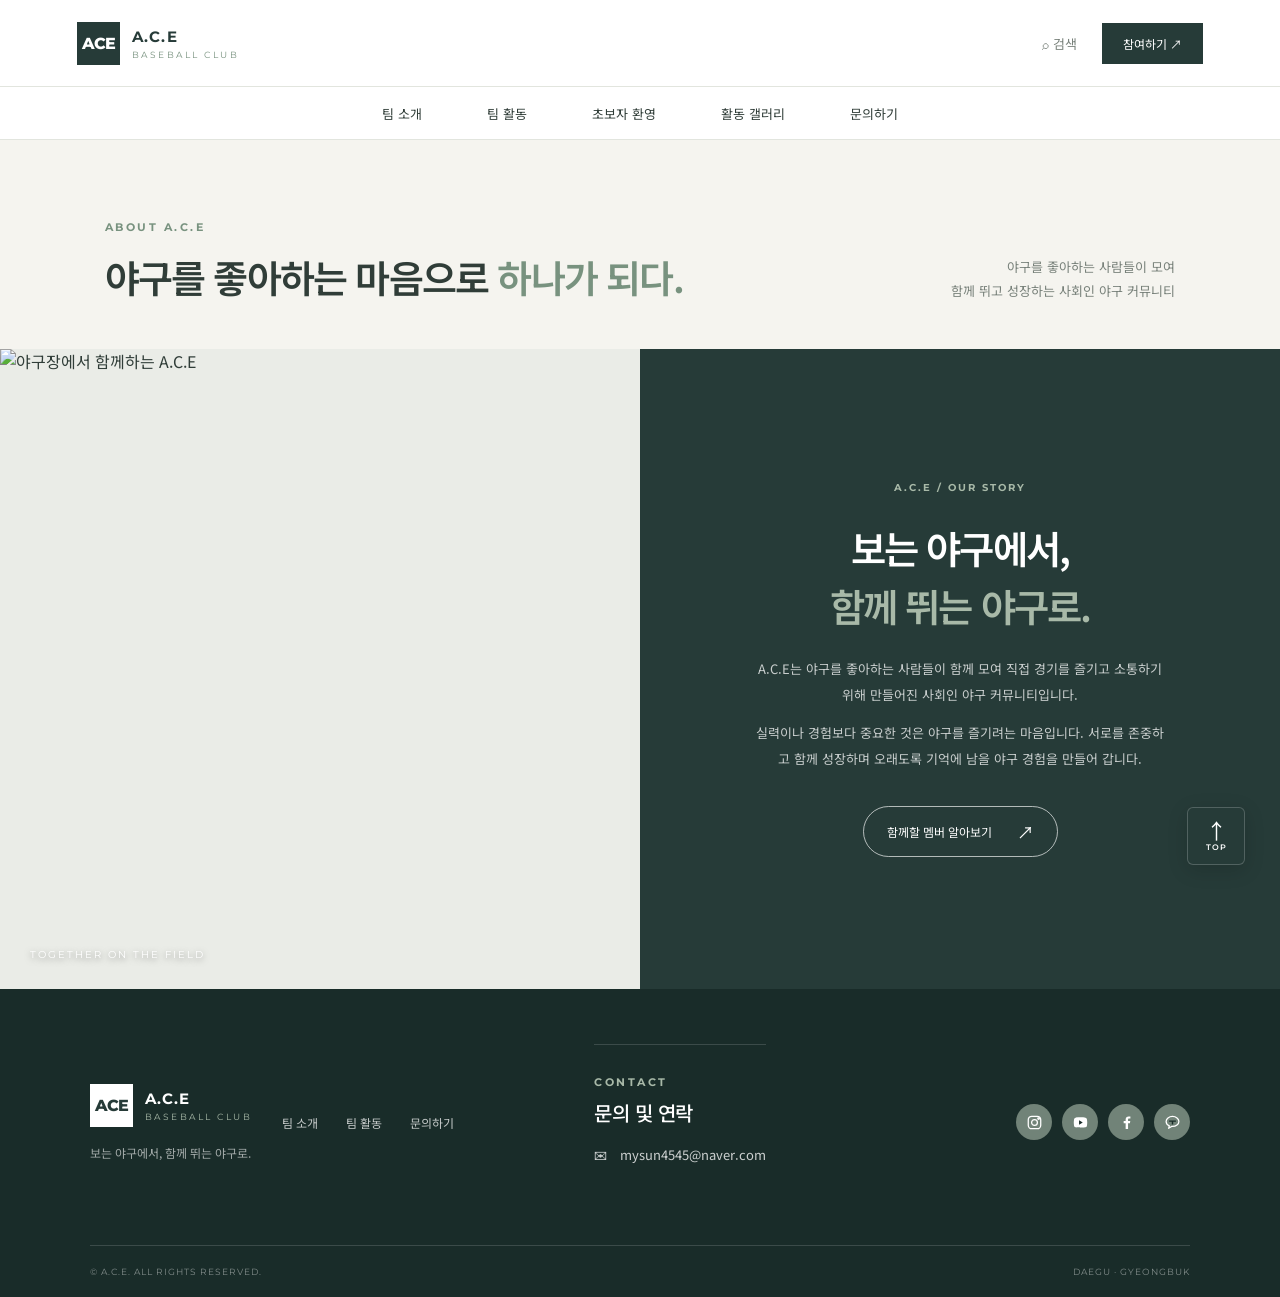
==== about.html @ 5bdfa0ed "2026.11.12" ====
<!doctype html>
<html lang="ko">
  <head>
    <meta charset="UTF-8" />
    <meta name="viewport" content="width=device-width, initial-scale=1.0" />
    <title>팀 소개 | A.C.E</title>

    <link rel="stylesheet" href="style.css" />

    <link rel="preconnect" href="https://fonts.googleapis.com" />
    <link rel="preconnect" href="https://fonts.gstatic.com" crossorigin />
    <link
      href="https://fonts.googleapis.com/css2?family=Noto+Sans+KR:wght@400;500;600;700;800&family=Montserrat:wght@400;500;600;700;800&display=swap"
      rel="stylesheet"
    />
  </head>

  <body id="top">
    <input type="checkbox" id="menu-toggle" />
    <input type="checkbox" id="search-toggle" />

    <header class="header">
      <div class="header-top">
        <a href="index.html" class="logo">
          <span class="logo-mark">ACE</span>
          <span class="logo-text">
            <strong>A.C.E</strong>
            <small>BASEBALL CLUB</small>
          </span>
        </a>

        <div class="header-actions">
          <label for="search-toggle" class="search-button">⌕ 검색</label>
          <a href="contact.html" class="header-join">참여하기 ↗</a>

          <label for="menu-toggle" class="hamburger" aria-label="메뉴 열기">
            <span></span>
            <span></span>
            <span></span>
          </label>
        </div>
      </div>

      <nav class="nav">
        <div class="nav-inner">
          <a href="about.html" aria-current="page">팀 소개</a>
          <a href="activities.html">팀 활동</a>
          <a href="beginner.html">초보자 환영</a>
          <a href="gallery.html">활동 갤러리</a>
          <a href="contact.html">문의하기</a>
        </div>
      </nav>

      <div class="search-panel">
        <div class="search-panel-inner">
          <p class="eyebrow">FIND WHAT YOU NEED</p>
          <h2>무엇을 찾고 있나요?</h2>

          <form action="about.html" method="get">
            <input
              type="search"
              placeholder="팀 소개, 활동 안내, 모집 정보..."
            />
            <button type="submit">검색하기 ↗</button>
          </form>

          <label for="search-toggle" class="search-close">닫기 ✕</label>
        </div>
      </div>

      <div class="mobile-nav">
        <a href="about.html" aria-current="page">팀 소개 <span>01</span></a>
        <a href="activities.html">팀 활동 <span>02</span></a>
        <a href="beginner.html">초보자 환영 <span>03</span></a>
        <a href="gallery.html">활동 갤러리 <span>04</span></a>
        <a href="contact.html">문의하기 <span>05</span></a>
      </div>
    </header>

    <main>
      <!-- 팀 소개 -->
      <section class="section mates-editorial-section" id="about">
        <div class="section-heading">
          <div>
            <p class="eyebrow">ABOUT A.C.E</p>
            <h2>야구를 좋아하는 마음으로 <span>하나가 되다.</span></h2>
          </div>

          <p class="section-heading-side">
            야구를 좋아하는 사람들이 모여<br />
            함께 뛰고 성장하는 사회인 야구 커뮤니티
          </p>
        </div>

        <div class="mates-mosaic">
          <!-- 하단 왼쪽 이미지 -->
          <div class="mosaic-feature-image">
            <img
              src="https://images.unsplash.com/photo-1721833542613-2b9534c745e2?auto=format&fit=crop&w=1400&q=85"
              alt="야구장에서 함께하는 A.C.E"
              loading="lazy"
            />

            <span class="mosaic-image-label"> TOGETHER ON THE FIELD </span>
          </div>

          <!-- 하단 오른쪽 소개 영역 -->
          <div class="mosaic-story">
            <span class="number">A.C.E / OUR STORY</span>

            <h3>
              보는 야구에서,<br />
              <span>함께 뛰는 야구로.</span>
            </h3>

            <p>
              A.C.E는 야구를 좋아하는 사람들이 함께 모여 직접 경기를
              즐기고 소통하기 위해 만들어진 사회인 야구 커뮤니티입니다.
            </p>

            <p>
              실력이나 경험보다 중요한 것은 야구를 즐기려는 마음입니다. 서로를
              존중하고 함께 성장하며 오래도록 기억에 남을 야구 경험을 만들어
              갑니다.
            </p>

            <a href="contact.html" class="mosaic-button">
              함께할 멤버 알아보기 <span>↗</span>
            </a>
          </div>
        </div>
      </section>
    </main>

    <!-- 푸터 -->
    <footer class="footer">
      <div class="footer-inner">
        <div class="footer-brand">
          <a href="index.html" class="logo footer-logo">
            <span class="logo-mark">ACE</span>
            <span class="logo-text">
              <strong>A.C.E</strong>
              <small>BASEBALL CLUB</small>
            </span>
          </a>

          <p>보는 야구에서, 함께 뛰는 야구로.</p>
        </div>

        <div class="footer-links">
          <a href="about.html">팀 소개</a>
          <a href="activities.html">팀 활동</a>
          <a href="contact.html">문의하기</a>
        </div>

        <div class="footer-contact">
          <p class="eyebrow">CONTACT</p>
          <h3>문의 및 연락</h3>
          <a href="mailto:mysun4545@naver.com">✉　mysun4545@naver.com</a>
        </div>

        <!-- SNS 아이콘 디자인: 공식 계정 연결 전까지 장식용으로 표시 -->
        <div class="footer-socials" aria-label="A.C.E 소셜 미디어">
          <span class="footer-social-icon" role="img" aria-label="인스타그램">
            <svg viewBox="0 0 24 24" aria-hidden="true">
              <rect x="3.2" y="3.2" width="17.6" height="17.6" rx="5" />
              <circle cx="12" cy="12" r="4.1" />
              <circle class="social-dot" cx="17.8" cy="6.5" r="1.15" />
            </svg>
          </span>
          <span class="footer-social-icon" role="img" aria-label="유튜브">
            <svg viewBox="0 0 24 24" aria-hidden="true">
              <path
                d="M21 7.2a2.8 2.8 0 0 0-2-2C17.2 4.7 12 4.7 12 4.7s-5.2 0-7 .5a2.8 2.8 0 0 0-2 2A29 29 0 0 0 2.5 12a29 29 0 0 0 .5 4.8 2.8 2.8 0 0 0 2 2c1.8.5 7 .5 7 .5s5.2 0 7-.5a2.8 2.8 0 0 0 2-2A29 29 0 0 0 21.5 12a29 29 0 0 0-.5-4.8Z"
              />
              <path class="social-play" d="m10 8.8 5.2 3.2-5.2 3.2Z" />
            </svg>
          </span>
          <span class="footer-social-icon" role="img" aria-label="페이스북">
            <svg viewBox="0 0 24 24" aria-hidden="true">
              <path
                d="M14.2 21v-8h2.7l.4-3.1h-3.1v-2c0-.9.3-1.5 1.6-1.5h1.7V3.6c-.3 0-1.3-.1-2.5-.1-2.5 0-4.2 1.5-4.2 4.3v2.1H8v3.1h2.8v8Z"
              />
            </svg>
          </span>
          <span
            class="footer-social-icon footer-social-kakao"
            role="img"
            aria-label="카카오톡"
          >
            <svg viewBox="0 0 24 24" aria-hidden="true">
              <path
                d="M12 3.5c-5 0-9 3.2-9 7.2 0 2.6 1.8 4.9 4.5 6.1l-.9 3.4 4.1-2.6h1.3c5 0 9-3.1 9-7s-4-7.1-9-7.1Z"
              />
              <path
                class="social-kakao-text"
                d="M7.2 9.3h9.6v1.5h-3.8v4.1H11v-4.1H7.2Z"
              />
            </svg>
          </span>
        </div>
      </div>

      <div class="footer-bottom">
        <span>© A.C.E. ALL RIGHTS RESERVED.</span>
        <span>DAEGU · GYEONGBUK</span>
      </div>
    </footer>

    <!-- 최상단 이동 버튼 -->
    <a href="#top" class="top-button" aria-label="페이지 최상단으로 이동">
      <span>↑</span>
      <small>TOP</small>
    </a>
  </body>
</html>
---- style.css ----
:root {
  --forest: #263b38;
  --forest-dark: #192c29;
  --forest-soft: #3e5b50;
  --sage: #78927f;
  --sage-light: #a8b9a8;
  --ivory: #eaece7;
  --cream: #f5f4ef;
  --white: #ffffff;
  --sand: #b9a98d;
  --text: #303d38;
  --muted: #78817a;
  --line: #e2e5de;
}

* {
  margin: 0;
  padding: 0;
  box-sizing: border-box;
}

html {
  scroll-behavior: smooth;
}

body {
  font-family: "Noto Sans KR", sans-serif;
  color: var(--text);
  background: var(--white);
  overflow-x: hidden;
}

a {
  color: inherit;
  text-decoration: none;
}

img {
  display: block;
  width: 100%;
  height: 100%;
  object-fit: cover;
}

button,
input {
  font: inherit;
}

#menu-toggle,
#search-toggle {
  display: none;
}

.eyebrow,
.number,
.hero-kicker,
.hero-bottom,
.logo-text,
.image-caption,
.marquee-card span,
.recruit-action > span,
.footer-bottom {
  font-family: "Montserrat", sans-serif;
}

/* HEADER */

.header {
  position: relative;
  z-index: 100;
  background: var(--white);
}

.header-top {
  height: 86px;
  max-width: 1440px;
  margin: 0 auto;
  padding: 0 6%;
  display: flex;
  align-items: center;
  justify-content: space-between;
}

.logo {
  display: inline-flex;
  align-items: center;
  gap: 12px;
}

.logo-mark {
  width: 43px;
  height: 43px;
  background: var(--forest);
  color: var(--white);
  display: flex;
  align-items: center;
  justify-content: center;
  font-family: "Montserrat", sans-serif;
  font-weight: 800;
  font-size: 16px;
  letter-spacing: -1px;
}

.logo-text {
  display: flex;
  flex-direction: column;
  gap: 3px;
}

.logo-text strong {
  font-size: 15px;
  letter-spacing: 1.2px;
  color: var(--forest);
}

.logo-text small {
  font-size: 9px;
  letter-spacing: 2.5px;
  color: var(--sage);
}

.header-actions {
  display: flex;
  align-items: center;
  gap: 25px;
}

.search-button {
  cursor: pointer;
  color: var(--muted);
  font-size: 13px;
}

.header-join {
  background: var(--forest);
  color: var(--white);
  padding: 12px 21px;
  font-size: 12px;
  transition: 0.3s;
}

.header-join:hover {
  background: var(--sage);
}

.nav {
  border-top: 1px solid var(--line);
  border-bottom: 1px solid var(--line);
}

.nav-inner {
  max-width: 1440px;
  height: 52px;
  margin: 0 auto;
  padding: 0 6%;
  display: flex;
  align-items: center;
  justify-content: center;
  gap: 65px;
}

.nav-inner a {
  color: var(--text);
  font-size: 13px;
  transition: 0.2s;
}

.nav-inner a:hover {
  color: var(--sage);
}

.hamburger {
  display: none;
  width: 27px;
  cursor: pointer;
}

.hamburger span {
  display: block;
  width: 100%;
  height: 2px;
  margin: 5px 0;
  background: var(--forest);
  transition: 0.3s;
}

.mobile-nav {
  display: none;
}

/* SEARCH */

.search-panel {
  display: none;
  position: absolute;
  top: 100%;
  left: 0;
  width: 100%;
  padding: 55px 20px;
  background: var(--cream);
  box-shadow: 0 15px 30px rgba(0, 0, 0, 0.08);
}

.search-panel-inner {
  max-width: 650px;
  margin: auto;
  text-align: center;
}

.search-panel h2 {
  margin: 12px 0 25px;
  font-size: 28px;
}

.search-panel form {
  display: flex;
  gap: 8px;
}

.search-panel input {
  flex: 1;
  min-width: 0;
  padding: 15px;
  border: 1px solid var(--line);
  outline: none;
}

.search-panel button {
  padding: 0 20px;
  border: 0;
  background: var(--forest);
  color: white;
  cursor: pointer;
}

.search-close {
  display: inline-block;
  margin-top: 22px;
  font-size: 12px;
  color: var(--muted);
  cursor: pointer;
}

#search-toggle:checked ~ .header .search-panel {
  display: block;
}

/* COMMON */

.section {
  max-width: 1440px;
  margin: 0 auto;
  padding: 80px 7%;
}

.eyebrow {
  color: var(--sage);
  font-size: 11px;
  font-weight: 700;
  letter-spacing: 2.5px;
}

.section-heading {
  display: flex;
  align-items: flex-end;
  justify-content: space-between;
  gap: 30px;
  margin-bottom: 55px;
}

.section-heading h2 {
  margin-top: 15px;
  font-size: clamp(27px, 3vw, 38px);
  font-weight: 600;
  letter-spacing: -1.8px;
}

.section-heading h2 span {
  color: var(--sage);
}

.section-heading-side {
  color: var(--muted);
  font-size: 13px;
  line-height: 1.9;
  text-align: right;
}

.number {
  color: var(--sage);
  font-size: 10px;
  font-weight: 700;
  letter-spacing: 2px;
}

/* BUTTONS */

.button {
  display: inline-flex;
  align-items: center;
  justify-content: center;
  min-height: 48px;
  padding: 0 23px;
  font-size: 12px;
  transition: 0.3s;
}

.button-light {
  color: var(--forest);
  background: var(--white);
}

.button-light:hover {
  background: var(--sage-light);
}

.button-outline {
  color: var(--white);
  border: 1px solid rgba(255, 255, 255, 0.7);
}

.button-outline:hover {
  color: var(--forest);
  background: var(--white);
}

.button-dark {
  color: var(--white);
  background: var(--forest);
}

.button-dark:hover {
  background: var(--sage);
}

/* HERO */

.hero {
  min-height: 690px;
  height: min(760px, 78vw);
  position: relative;
  display: flex;
  align-items: center;
  overflow: hidden;
  background: var(--forest-dark);
}

.hero-bg {
  position: absolute;
  inset: 0;
  background-image: url("https://images.unsplash.com/photo-1449356669056-f1c1e6e56b0f?auto=format&fit=crop&w=2000&q=90");
  background-size: cover;
  background-position: center 48%;
  transform: scale(1.02);
}

.hero-overlay {
  position: absolute;
  inset: 0;
  background: linear-gradient(
    90deg,
    rgba(18, 37, 32, 0.88) 0%,
    rgba(18, 37, 32, 0.62) 48%,
    rgba(18, 37, 32, 0.12) 100%
  );
}

.hero-content {
  position: relative;
  z-index: 2;
  width: 100%;
  max-width: 1440px;
  margin: 0 auto;
  padding: 0 10%;
  color: var(--white);
}

.hero-kicker {
  margin-bottom: 25px;
  font-size: 11px;
  letter-spacing: 2.5px;
  color: var(--sage-light);
}

.hero h1 {
  font-size: clamp(40px, 5.5vw, 72px);
  line-height: 1.3;
  letter-spacing: -3px;
  font-weight: 600;
}

.hero h1 span {
  color: var(--sage-light);
}

.hero-description {
  margin-top: 25px;
  color: rgba(255, 255, 255, 0.8);
  font-size: 15px;
  line-height: 2;
}

.hero-buttons {
  display: flex;
  gap: 12px;
  margin-top: 35px;
}

.hero-bottom {
  position: absolute;
  bottom: 27px;
  left: 7%;
  right: 7%;
  display: flex;
  justify-content: space-between;
  color: rgba(255, 255, 255, 0.65);
  font-size: 9px;
  letter-spacing: 2px;
}

/* INTRO */

.intro-section {
  padding: 115px 20px;
  text-align: center;
  background: var(--cream);
}

.intro-inner {
  max-width: 850px;
  margin: auto;
}

.intro-inner h2 {
  margin: 25px 0;
  font-size: clamp(28px, 3.5vw, 43px);
  line-height: 1.5;
  font-weight: 600;
  letter-spacing: -2px;
}

.intro-inner h2 span {
  color: var(--sage);
}

.intro-inner > p:last-child {
  color: var(--muted);
  font-size: 14px;
  line-height: 2.1;
}

/* ABOUT */

.about-layout {
  display: grid;
  grid-template-columns: 1.15fr 0.85fr;
  gap: 8%;
  align-items: center;
}

.about-image {
  height: 480px;
  position: relative;
  overflow: hidden;
  background: var(--ivory);
}

.about-image img {
  transition: transform 0.6s;
}

.about-image:hover img {
  transform: scale(1.04);
}

.image-caption {
  position: absolute;
  left: 25px;
  bottom: 23px;
  color: white;
  font-size: 10px;
  letter-spacing: 2px;
  text-shadow: 0 2px 5px rgba(0, 0, 0, 0.4);
}

.about-text h3 {
  margin: 20px 0;
  font-size: clamp(26px, 3vw, 36px);
  line-height: 1.5;
  letter-spacing: -1.5px;
}

.about-text p {
  margin-bottom: 15px;
  color: var(--muted);
  font-size: 13px;
  line-height: 2.1;
}

.text-link {
  display: inline-block;
  margin-top: 18px;
  padding-bottom: 8px;
  border-bottom: 1px solid var(--sage);
  color: var(--forest);
  font-size: 12px;
}

/* ACTIVITIES */

.activities-section {
  max-width: none;
  background: var(--cream);
}

.activities-section > .section-heading,
.activities-section > .activity-feature,
.activities-section > .activity-grid {
  max-width: 1250px;
  margin-left: auto;
  margin-right: auto;
}

.activity-feature {
  display: grid;
  grid-template-columns: 1.2fr 0.8fr;
  min-height: 340px;
  background: white;
}

.activity-feature-image {
  height: 340px;
  min-height: 0;
  overflow: hidden;
  background: var(--ivory);
}

.activity-feature-image img {
  width: 100%;
  height: 100%;
  object-fit: cover;
  transition: transform 0.6s;
}

.activity-feature:hover img {
  transform: scale(1.03);
}

.activity-feature-text {
  min-height: 340px;
  padding: 40px;
  display: flex;
  flex-direction: column;
  justify-content: center;
}

.activity-feature-text h3 {
  margin: 20px 0;
  font-size: 32px;
  line-height: 1.5;
  letter-spacing: -1.5px;
}

.activity-feature-text p {
  color: var(--muted);
  font-size: 13px;
  line-height: 2;
}

.activity-grid {
  display: grid;
  grid-template-columns: 1fr 1fr;
  gap: 25px;
  margin-top: 25px;
}

.activity-item {
  background: white;
}

.activity-item-image {
  height: 270px;
  overflow: hidden;
  background: var(--ivory);
}

.activity-item-image img {
  transition: transform 0.5s;
}

.activity-item:hover img {
  transform: scale(1.04);
}

.activity-item-text {
  padding: 28px 30px 32px;
}

.activity-item-text h3 {
  margin: 13px 0 8px;
  font-size: 21px;
}

.activity-item-text p {
  color: var(--muted);
  font-size: 13px;
  line-height: 1.8;
}

/* BEGINNER */

.beginner-section {
  min-height: 570px;
  position: relative;
  display: flex;
  align-items: center;
  overflow: hidden;
  background: var(--forest-dark);
}

.beginner-image {
  position: absolute;
  inset: 0;
}

.beginner-image img {
  object-position: center 45%;
}

.beginner-overlay {
  position: absolute;
  inset: 0;
  background: linear-gradient(
    90deg,
    rgba(21, 43, 36, 0.9),
    rgba(21, 43, 36, 0.55),
    rgba(21, 43, 36, 0.15)
  );
}

.beginner-content {
  position: relative;
  z-index: 2;
  max-width: 1250px;
  width: 100%;
  margin: 0 auto;
  padding: 90px 7%;
  color: white;
}

.beginner-content h2 {
  margin: 20px 0;
  font-size: clamp(38px, 4.5vw, 57px);
  line-height: 1.4;
  letter-spacing: -2px;
}

.beginner-content h2 span {
  color: var(--sage-light);
}

.beginner-content > p:not(.eyebrow) {
  margin-bottom: 28px;
  color: rgba(255, 255, 255, 0.8);
  font-size: 14px;
  line-height: 2;
}

/* GALLERY */

.gallery-section {
  max-width: none;
  overflow: hidden;
  padding-bottom: 100px;
}

.gallery-section > .section-heading {
  max-width: 1250px;
  margin-left: auto;
  margin-right: auto;
  padding: 0 7%;
}

.photo-marquee {
  width: 100%;
  overflow: hidden;
  position: relative;
}

.marquee-track {
  display: flex;
  width: max-content;
  animation: photo-scroll 48s linear infinite;
}

.photo-marquee:hover .marquee-track {
  animation-play-state: paused;
}

.marquee-group {
  display: flex;
  flex-shrink: 0;
  gap: 18px;
  padding-right: 18px;
}

.marquee-card {
  position: relative;
  width: 340px;
  height: 245px;
  overflow: hidden;
  background: var(--ivory);
}

.marquee-card img {
  transition: transform 0.5s;
}

.marquee-card:hover img {
  transform: scale(1.06);
}

.marquee-card::after {
  content: "";
  position: absolute;
  inset: 40% 0 0;
  background: linear-gradient(transparent, rgba(0, 0, 0, 0.55));
}

.marquee-card span {
  position: absolute;
  z-index: 2;
  left: 20px;
  bottom: 18px;
  color: white;
  font-size: 10px;
  letter-spacing: 2px;
}

@keyframes photo-scroll {
  from {
    transform: translateX(0);
  }

  to {
    transform: translateX(-50%);
  }
}

.gallery-note {
  max-width: 1250px;
  margin: 25px auto 0;
  padding: 0 7%;
  color: var(--muted);
  font-size: 11px;
}

/* RECRUIT */

.recruit-section {
  padding: 95px 7%;
  background: var(--ivory);
}

.recruit-inner {
  max-width: 1250px;
  margin: auto;
  display: flex;
  align-items: center;
  justify-content: space-between;
  gap: 35px;
}

.recruit-copy h2 {
  margin: 18px 0;
  font-size: clamp(27px, 3.3vw, 40px);
  line-height: 1.5;
  letter-spacing: -1.5px;
}

.recruit-copy h2 span {
  color: var(--sage);
}

.recruit-copy > p:last-child {
  color: var(--muted);
  font-size: 13px;
  line-height: 2;
}

.recruit-action {
  display: flex;
  flex-direction: column;
  align-items: flex-start;
  gap: 18px;
  flex-shrink: 0;
}

.recruit-action > span {
  color: var(--sage);
  font-size: 9px;
  letter-spacing: 1.5px;
}

/* CONTACT */

.contact-section {
  padding: 85px 7%;
  background: var(--cream);
}

.contact-inner {
  max-width: 1250px;
  margin: auto;
  display: flex;
  align-items: center;
  justify-content: space-between;
  gap: 30px;
}

.contact-inner h2 {
  margin: 15px 0;
  font-size: 29px;
  letter-spacing: -1px;
}

.contact-inner p:not(.eyebrow) {
  color: var(--muted);
  font-size: 13px;
  line-height: 2;
}

.contact-link {
  display: flex;
  align-items: center;
  gap: 30px;
  padding: 17px 22px;
  border-bottom: 1px solid var(--forest);
  font-size: 13px;
  color: var(--forest);
  transition: 0.3s;
}

.contact-link:hover {
  color: var(--sage);
  border-color: var(--sage);
}

.contact-link span {
  font-size: 20px;
}

/* FOOTER */

.footer {
  padding: 55px 7% 20px;
  background: var(--forest-dark);
  color: white;
}

.footer-inner {
  max-width: 1250px;
  margin: auto;
  display: flex;
  justify-content: space-between;
  align-items: center;
  gap: 30px;
  padding-bottom: 45px;
}

.footer-logo .logo-mark {
  color: var(--forest);
  background: white;
}

.footer-logo .logo-text strong {
  color: white;
}

.footer-logo .logo-text small {
  color: var(--sage-light);
}

.footer-brand > p {
  margin-top: 17px;
  color: rgba(255, 255, 255, 0.6);
  font-size: 12px;
}

.footer-links {
  display: flex;
  gap: 28px;
}

.footer-links a {
  color: rgba(255, 255, 255, 0.75);
  font-size: 12px;
}

.footer-links a:hover {
  color: var(--sage-light);
}

.footer-bottom {
  max-width: 1250px;
  margin: auto;
  padding-top: 20px;
  border-top: 1px solid rgba(255, 255, 255, 0.15);
  display: flex;
  justify-content: space-between;
  color: rgba(255, 255, 255, 0.45);
  font-size: 9px;
  letter-spacing: 1px;
}

/* TABLET */

@media (max-width: 1100px) {
  .nav {
    display: none;
  }

  .hamburger {
    display: block;
  }

  .header-actions {
    gap: 20px;
  }

  .mobile-nav {
    display: flex;
    flex-direction: column;
    position: absolute;
    top: 100%;
    left: 0;
    width: 100%;
    padding: 10px 7% 25px;
    background: white;
    border-top: 1px solid var(--line);
    box-shadow: 0 15px 25px rgba(0, 0, 0, 0.08);
    opacity: 0;
    visibility: hidden;
    transform: translateY(-10px);
    transition: 0.3s;
  }

  .mobile-nav a {
    display: flex;
    justify-content: space-between;
    padding: 17px 0;
    border-bottom: 1px solid var(--line);
    font-size: 14px;
  }

  .mobile-nav a span {
    color: var(--sage);
    font-family: "Montserrat", sans-serif;
    font-size: 11px;
  }

  #menu-toggle:checked ~ .header .mobile-nav {
    opacity: 1;
    visibility: visible;
    transform: translateY(0);
  }

  #menu-toggle:checked ~ .header .hamburger span:nth-child(1) {
    transform: translateY(7px) rotate(45deg);
  }

  #menu-toggle:checked ~ .header .hamburger span:nth-child(2) {
    opacity: 0;
  }

  #menu-toggle:checked ~ .header .hamburger span:nth-child(3) {
    transform: translateY(-7px) rotate(-45deg);
  }

  .section {
    padding: 85px 6%;
  }

  .about-layout {
    gap: 5%;
  }

  .about-image {
    height: 420px;
  }

  .activity-feature {
    min-height: 320px;
  }

  .activity-feature-image {
    height: 320px;
  }

  .activity-feature-text {
    min-height: 320px;
    padding: 30px;
  }

  .recruit-inner {
    align-items: flex-start;
    flex-direction: column;
  }
}

/* MOBILE */

@media (max-width: 650px) {
  .header-top {
    height: 72px;
    padding: 0 5%;
  }

  .logo-mark {
    width: 38px;
    height: 38px;
  }

  .logo-text strong {
    font-size: 12px;
  }

  .logo-text small {
    font-size: 8px;
  }

  .header-actions {
    gap: 15px;
  }

  .search-button {
    font-size: 12px;
  }

  .header-join {
    display: none;
  }

  .hero {
    min-height: 610px;
    height: 85vh;
    max-height: 760px;
  }

  .hero-bg {
    background-position: 58% center;
  }

  .hero-overlay {
    background: linear-gradient(
      90deg,
      rgba(18, 37, 32, 0.88),
      rgba(18, 37, 32, 0.55)
    );
  }

  .hero-content {
    padding: 0 7%;
  }

  .hero-kicker {
    font-size: 9px;
    letter-spacing: 1.5px;
  }

  .hero h1 {
    font-size: 42px;
    letter-spacing: -2px;
  }

  .hero-description {
    font-size: 13px;
  }

  .hero-buttons {
    flex-wrap: wrap;
  }

  .button {
    min-height: 44px;
    padding: 0 16px;
    font-size: 11px;
  }

  .hero-bottom {
    left: 6%;
    right: 6%;
    font-size: 7px;
    letter-spacing: 1px;
  }

  .intro-section {
    padding: 85px 7%;
  }

  .intro-inner h2 {
    font-size: 27px;
    letter-spacing: -1.5px;
  }

  .intro-inner > p:last-child {
    font-size: 12px;
  }

  .section {
    padding: 75px 6%;
  }

  .section-heading {
    align-items: flex-start;
    flex-direction: column;
    gap: 15px;
    margin-bottom: 35px;
  }

  .section-heading h2 {
    font-size: 27px;
  }

  .section-heading-side {
    text-align: left;
    font-size: 12px;
  }

  .about-layout {
    grid-template-columns: 1fr;
    gap: 30px;
  }

  .about-image {
    height: 300px;
  }

  .about-text h3 {
    font-size: 27px;
  }

  .about-text p {
    font-size: 12px;
  }

  .activity-feature {
    grid-template-columns: 1fr;
  }

  .activity-feature-image {
    min-height: 260px;
    height: 260px;
  }

  .activity-feature-text {
    min-height: 0;
    padding: 30px 25px;
  }

  .activity-feature-text h3 {
    font-size: 27px;
  }

  .activity-grid {
    grid-template-columns: 1fr;
    gap: 18px;
    margin-top: 18px;
  }

  .activity-item-image {
    height: 230px;
  }

  .activity-item-text {
    padding: 23px;
  }

  .beginner-section {
    min-height: 540px;
  }

  .beginner-content {
    padding: 75px 7%;
  }

  .beginner-content h2 {
    font-size: 39px;
  }

  .beginner-content > p:not(.eyebrow) {
    font-size: 12px;
  }

  .gallery-section {
    padding-left: 0;
    padding-right: 0;
  }

  .gallery-section > .section-heading {
    padding: 0 6%;
  }

  .marquee-card {
    width: 265px;
    height: 195px;
  }

  .marquee-group {
    gap: 12px;
    padding-right: 12px;
  }

  .marquee-track {
    animation-duration: 38s;
  }

  .gallery-note {
    padding: 0 6%;
    font-size: 10px;
  }

  .recruit-section {
    padding: 70px 7%;
  }

  .recruit-copy h2 {
    font-size: 27px;
  }

  .recruit-copy > p:last-child {
    font-size: 12px;
  }

  .contact-section {
    padding: 65px 7%;
  }

  .contact-inner {
    align-items: flex-start;
    flex-direction: column;
  }

  .contact-inner h2 {
    font-size: 25px;
  }

  .footer {
    padding: 45px 7% 20px;
  }

  .footer-inner {
    align-items: flex-start;
    flex-direction: column;
    gap: 30px;
  }

  .footer-links {
    flex-wrap: wrap;
    gap: 18px;
  }

  .footer-bottom {
    flex-direction: column;
    gap: 10px;
    font-size: 8px;
  }
}

/* 움직임 최소화 설정 */

@media (prefers-reduced-motion: reduce) {
  html {
    scroll-behavior: auto;
  }

  .marquee-track {
    animation: none;
  }

  *,
  *::before,
  *::after {
    transition-duration: 0.01ms !important;
  }
}

/* =================================
   BASEBALL MATES EDITORIAL MOSAIC
================================= */

.mates-editorial-section {
  max-width: 1440px;
  padding: 80px 7%;
}

.mates-editorial-section .section-heading {
  margin-bottom: 45px;
}

/* 모자이크 전체 */

.mates-mosaic {
  display: grid;
  grid-template-columns: repeat(6, 1fr);
  gap: 0;
  overflow: hidden;
  background: var(--ivory);
}

/* 상단 이미지 카드 */

.mosaic-card {
  grid-column: span 2;
  aspect-ratio: 1 / 1;
  position: relative;
  overflow: hidden;
  background: var(--ivory);
}

.mosaic-card img,
.mosaic-feature-image img {
  width: 100%;
  height: 100%;
  object-fit: cover;
  transition: transform 0.7s ease;
}

.mosaic-card:hover img,
.mosaic-feature-image:hover img {
  transform: scale(1.05);
}

/* 이미지 어두운 그라데이션 */

.mosaic-card::after {
  content: "";
  position: absolute;
  inset: 40% 0 0;
  background: linear-gradient(transparent, rgba(15, 30, 25, 0.75));
}

/* 이미지 설명 */

.mosaic-caption {
  position: absolute;
  z-index: 2;
  left: 28px;
  right: 20px;
  bottom: 27px;
  color: white;
}

.mosaic-caption span {
  display: block;
  margin-bottom: 10px;
  color: var(--sage-light);
  font-family: "Montserrat", sans-serif;
  font-size: 10px;
  font-weight: 700;
  letter-spacing: 1.8px;
}

.mosaic-caption h3 {
  margin-bottom: 7px;
  font-size: 22px;
  font-weight: 600;
  letter-spacing: -1px;
}

.mosaic-caption p {
  color: rgba(255, 255, 255, 0.85);
  font-size: 12px;
  line-height: 1.7;
}

/* 하단 왼쪽 큰 이미지 */

.mosaic-feature-image {
  grid-column: span 3;
  aspect-ratio: 1 / 1;
  position: relative;
  overflow: hidden;
  background: var(--ivory);
}

.mosaic-image-label {
  position: absolute;
  left: 30px;
  bottom: 28px;
  color: white;
  font-family: "Montserrat", sans-serif;
  font-size: 10px;
  letter-spacing: 2px;
  text-shadow: 0 2px 6px rgba(0, 0, 0, 0.5);
}

/* 하단 오른쪽 소개 카드 */

.mosaic-story {
  grid-column: span 3;
  aspect-ratio: 1 / 1;
  padding: 50px;
  display: flex;
  flex-direction: column;
  align-items: center;
  justify-content: center;
  text-align: center;
  background: var(--forest);
  color: white;
}

.mosaic-story .number {
  color: var(--sage-light);
  font-size: 10px;
  letter-spacing: 2px;
}

.mosaic-story h3 {
  margin: 25px 0 22px;
  font-size: clamp(27px, 3vw, 39px);
  line-height: 1.5;
  letter-spacing: -1.8px;
  font-weight: 600;
}

.mosaic-story h3 span {
  color: var(--sage-light);
}

.mosaic-story p {
  max-width: 410px;
  margin-bottom: 12px;
  color: rgba(255, 255, 255, 0.75);
  font-size: 13px;
  line-height: 2;
}

.mosaic-button {
  display: inline-flex;
  align-items: center;
  gap: 25px;
  margin-top: 22px;
  padding: 12px 23px;
  border: 1px solid rgba(255, 255, 255, 0.65);
  border-radius: 30px;
  color: white;
  font-size: 12px;
  transition: 0.3s;
}

.mosaic-button:hover {
  color: var(--forest);
  background: white;
  border-color: white;
}

.mosaic-button span {
  font-size: 17px;
}

/* TABLET */

@media (max-width: 1100px) {
  .mates-editorial-section {
    padding: 85px 6%;
  }

  .mosaic-caption {
    left: 20px;
    bottom: 20px;
  }

  .mosaic-caption h3 {
    font-size: 19px;
  }

  .mosaic-caption p {
    font-size: 11px;
  }

  .mosaic-story {
    padding: 30px;
  }

  .mosaic-story h3 {
    font-size: 30px;
    margin: 18px 0;
  }

  .mosaic-story p {
    font-size: 12px;
  }
}

/* MOBILE */

@media (max-width: 650px) {
  .mates-editorial-section {
    padding: 75px 6%;
  }

  .mates-editorial-section .section-heading {
    margin-bottom: 30px;
  }

  .mates-mosaic {
    grid-template-columns: repeat(2, 1fr);
  }

  .mosaic-card {
    grid-column: span 1;
    aspect-ratio: 1 / 1.05;
  }

  .mosaic-card:last-of-type {
    grid-column: span 2;
    aspect-ratio: 1.8 / 1;
  }

  .mosaic-caption {
    left: 15px;
    right: 12px;
    bottom: 15px;
  }

  .mosaic-caption span {
    font-size: 8px;
    margin-bottom: 6px;
  }

  .mosaic-caption h3 {
    font-size: 16px;
    margin-bottom: 4px;
  }

  .mosaic-caption p {
    font-size: 10px;
  }

  .mosaic-feature-image {
    grid-column: span 2;
    aspect-ratio: 1.15 / 1;
  }

  .mosaic-image-label {
    left: 18px;
    bottom: 18px;
    font-size: 9px;
  }

  .mosaic-story {
    grid-column: span 2;
    aspect-ratio: auto;
    min-height: 390px;
    padding: 40px 25px;
  }

  .mosaic-story h3 {
    font-size: 29px;
  }

  .mosaic-story p {
    font-size: 12px;
  }

  .mosaic-button {
    margin-top: 15px;
  }
}

/* =================================
   MOSAIC FULL WIDTH
   좌우 여백 없이 화면 전체 사용
================================= */

/* 섹션을 전체 너비로 확장 */
.mates-editorial-section {
  max-width: none;
  padding-left: 0;
  padding-right: 0;
}

/* 제목 영역은 적당한 여백 유지 */
.mates-editorial-section > .section-heading {
  max-width: 1250px;
  margin-left: auto;
  margin-right: auto;
  padding-left: 7%;
  padding-right: 7%;
}

/* 모자이크 영역 전체 너비 */
.mates-mosaic {
  width: 100%;
  max-width: none;
  margin: 0;
}

/* 태블릿 */
@media (max-width: 1100px) {
  .mates-editorial-section > .section-heading {
    padding-left: 6%;
    padding-right: 6%;
  }
}

/* 모바일 */
@media (max-width: 650px) {
  .mates-editorial-section > .section-heading {
    padding-left: 6%;
    padding-right: 6%;
  }
}

/* =================================
   BACK TO TOP BUTTON
================================= */

.top-button {
  position: fixed;
  right: 35px;
  bottom: 35px;
  z-index: 999;

  width: 58px;
  height: 58px;

  display: flex;
  flex-direction: column;
  align-items: center;
  justify-content: center;
  gap: 1px;

  color: var(--white);
  background: var(--forest);
  border: 1px solid rgba(255, 255, 255, 0.2);
  border-radius: 6px;

  box-shadow: 0 5px 20px rgba(0, 0, 0, 0.15);
  transition: 0.3s;
}

.top-button span {
  font-size: 21px;
  line-height: 1;
}

.top-button small {
  font-family: "Montserrat", sans-serif;
  font-size: 8px;
  font-weight: 600;
  letter-spacing: 1px;
}

.top-button:hover {
  background: var(--sage);
  transform: translateY(-5px);
}

/* MOBILE */

@media (max-width: 650px) {
  .top-button {
    right: 18px;
    bottom: 20px;
    width: 48px;
    height: 48px;
  }

  .top-button span {
    font-size: 18px;
  }

  .top-button small {
    font-size: 7px;
  }
}

/* FOOTER CONTACT */

.footer-contact {
  max-width: 1250px;
  margin: 0 auto;
  padding: 30px 0 35px;
  border-top: 1px solid rgba(255, 255, 255, 0.15);
}

.footer-contact .eyebrow {
  margin-bottom: 9px;
  color: var(--sage-light);
}

.footer-contact h3 {
  margin-bottom: 14px;
  color: var(--white);
  font-size: 20px;
  font-weight: 500;
  letter-spacing: -0.5px;
}

.footer-contact a {
  display: inline-flex;
  align-items: center;
  gap: 10px;
  color: rgba(255, 255, 255, 0.78);
  font-size: 13px;
  transition: color 0.2s;
}

.footer-contact a:hover {
  color: var(--sage-light);
}

.footer-contact-icon {
  color: var(--sage-light);
  font-size: 17px;
}

/* =================================
   FOOTER LOCATION
   찾아오시는 길 / 지도 영역
================================= */

.footer-location {
  max-width: 1250px;
  margin: 0 auto;
  padding: 35px 0 45px;
  border-top: 1px solid rgba(255, 255, 255, 0.15);
}

.footer-location-heading {
  display: flex;
  align-items: flex-end;
  justify-content: space-between;
  margin-bottom: 22px;
}

.footer-location-heading .eyebrow {
  margin-bottom: 10px;
  color: var(--sage-light);
}

.footer-location-heading h3 {
  color: var(--white);
  font-size: 24px;
  font-weight: 500;
  letter-spacing: -1px;
}

.footer-location-heading > span {
  color: rgba(255, 255, 255, 0.45);
  font-family: "Montserrat", sans-serif;
  font-size: 10px;
  letter-spacing: 2px;
}

/* 지도 */

.footer-map {
  width: 100%;
  height: 280px;
  overflow: hidden;
  border-radius: 8px;
  background: var(--ivory);
}

.footer-map iframe {
  display: block;
  width: 100%;
  height: 100%;
  border: 0;
}

/* 주소 및 길찾기 */

.footer-location-info {
  display: flex;
  align-items: center;
  justify-content: space-between;
  gap: 20px;
  margin-top: 20px;
}

.footer-address {
  display: flex;
  align-items: center;
  gap: 12px;
}

.footer-location-icon {
  color: var(--sage-light);
  font-size: 25px;
}

.footer-address p {
  color: rgba(255, 255, 255, 0.75);
  font-size: 13px;
}

.footer-map-link {
  display: inline-flex;
  align-items: center;
  gap: 15px;
  padding-bottom: 7px;
  border-bottom: 1px solid var(--sage-light);
  color: var(--sage-light);
  font-size: 12px;
  transition: 0.3s;
}

.footer-map-link:hover {
  color: var(--white);
  border-color: var(--white);
}

.footer-map-link span {
  font-size: 16px;
}

/* MOBILE */

@media (max-width: 650px) {
  .footer-location {
    padding: 30px 0 35px;
  }

  .footer-location-heading h3 {
    font-size: 21px;
  }

  .footer-location-heading > span {
    font-size: 8px;
  }

  .footer-map {
    height: 220px;
    border-radius: 6px;
  }

  .footer-location-info {
    align-items: flex-start;
    flex-direction: column;
    gap: 17px;
  }

  .footer-address p {
    font-size: 12px;
  }
}

/* =================================
   CONTACT / LOCATION
   문의하기 + 찾아오시는 길
================================= */

.contact-section {
  padding: 90px 7%;
  background: #dce5dc;
}

.contact-inner {
  width: 100%;
  max-width: 1250px;
  margin: 0 auto;
  display: grid;
  grid-template-columns: minmax(0, 0.92fr) minmax(0, 1.08fr);
  align-items: start;
  gap: clamp(30px, 4.5vw, 65px);
}

/* 왼쪽 지도 영역 */
.contact-location {
  min-width: 0;
  padding-top: 8px;
}

.contact-location-heading {
  margin-bottom: 22px;
}

.contact-location-heading .eyebrow,
.contact-heading .eyebrow {
  margin-bottom: 10px;
  color: var(--forest-soft);
}

.contact-location-heading h2,
.contact-heading h2 {
  margin: 0 0 12px;
  color: var(--forest);
  font-size: clamp(25px, 2.3vw, 32px);
  line-height: 1.45;
  letter-spacing: -1.2px;
}

.contact-location-heading > p:last-child,
.contact-heading > p:last-child {
  color: #66736a;
  font-size: 13px;
  line-height: 2;
}

.contact-map {
  width: 100%;
  height: 365px;
  overflow: hidden;
  border: 1px solid rgba(38, 59, 56, 0.1);
  background: var(--white);
  box-shadow: 0 12px 30px rgba(38, 59, 56, 0.07);
}

.contact-map iframe {
  display: block;
  width: 100%;
  height: 100%;
  border: 0;
}

.contact-location-info {
  display: flex;
  align-items: center;
  justify-content: space-between;
  flex-wrap: wrap;
  gap: 15px;
  margin-top: 20px;
}

.contact-address {
  display: flex;
  align-items: center;
  gap: 10px;
}

.contact-location-icon {
  color: var(--forest-soft);
  font-size: 23px;
}

.contact-address p {
  color: var(--forest);
  font-size: 12px;
  line-height: 1.7;
}

.contact-map-link {
  display: inline-flex;
  align-items: center;
  gap: 12px;
  padding-bottom: 6px;
  border-bottom: 1px solid var(--forest-soft);
  color: var(--forest);
  font-size: 12px;
  transition: 0.25s;
}

.contact-map-link:hover {
  color: var(--sage);
  border-color: var(--sage);
}

.contact-map-link span {
  font-size: 16px;
}

/* 오른쪽 문의 영역 */
.contact-form-area {
  min-width: 0;
}

.contact-heading {
  margin-bottom: 22px;
}

.contact-form {
  width: 100%;
  padding: clamp(22px, 2.7vw, 34px);
  background: var(--cream);
  border: 1px solid rgba(38, 59, 56, 0.1);
  box-shadow: 0 12px 30px rgba(38, 59, 56, 0.06);
}

.contact-form-grid {
  display: grid;
  grid-template-columns: 1fr 1fr;
  gap: 18px 15px;
}

.contact-field {
  display: flex;
  flex-direction: column;
  gap: 8px;
  min-width: 0;
}

.contact-field-full {
  grid-column: 1 / -1;
}

.contact-field > span {
  color: var(--forest);
  font-size: 12px;
  font-weight: 600;
}

.contact-field i,
.contact-consent i {
  color: #a66b58;
  font-style: normal;
}

.contact-field input,
.contact-field select,
.contact-field textarea {
  width: 100%;
  min-width: 0;
  padding: 12px 13px;
  border: 1px solid var(--line);
  border-radius: 0;
  outline: none;
  background: var(--white);
  color: var(--text);
  font: inherit;
  font-size: 12px;
  transition:
    border-color 0.2s,
    box-shadow 0.2s;
}

.contact-field input,
.contact-field select {
  min-height: 46px;
}

.contact-field textarea {
  min-height: 125px;
  resize: vertical;
  line-height: 1.8;
}

.contact-field input::placeholder,
.contact-field textarea::placeholder {
  color: #a5aaa4;
}

.contact-field input:focus,
.contact-field select:focus,
.contact-field textarea:focus {
  border-color: var(--sage);
  box-shadow: 0 0 0 3px rgba(120, 146, 127, 0.12);
}

.contact-consent {
  display: flex;
  align-items: flex-start;
  gap: 9px;
  margin-top: 19px;
  color: var(--text);
  font-size: 11px;
  line-height: 1.7;
  cursor: pointer;
}

.contact-consent input {
  width: 15px;
  height: 15px;
  margin-top: 2px;
  flex: 0 0 auto;
  accent-color: var(--forest);
}

.contact-privacy-note {
  margin: 7px 0 0 24px;
  color: var(--muted);
  font-size: 10px;
  line-height: 1.7;
}

.contact-submit {
  display: inline-flex;
  align-items: center;
  justify-content: center;
  gap: 25px;
  width: 100%;
  min-height: 48px;
  margin-top: 20px;
  padding: 0 20px;
  border: 0;
  background: var(--forest);
  color: var(--white);
  font: inherit;
  font-size: 12px;
  cursor: pointer;
  transition: background 0.25s;
}

.contact-submit:hover {
  background: var(--sage);
}

.contact-submit span {
  font-size: 17px;
}

/* TABLET */
@media (max-width: 1000px) {
  .contact-inner {
    grid-template-columns: 1fr;
    gap: 45px;
  }

  .contact-map {
    height: 330px;
  }

  .contact-form-area {
    width: 100%;
  }
}

/* MOBILE */
@media (max-width: 650px) {
  .contact-section {
    padding: 65px 7%;
  }

  .contact-inner {
    gap: 38px;
  }

  .contact-location-heading h2,
  .contact-heading h2 {
    font-size: 25px;
  }

  .contact-map {
    height: 245px;
  }

  .contact-location-info {
    align-items: flex-start;
    flex-direction: column;
    gap: 13px;
  }

  .contact-form {
    padding: 22px 18px;
  }

  .contact-form-grid {
    grid-template-columns: 1fr;
    gap: 17px;
  }

  .contact-field-full {
    grid-column: auto;
  }

  .contact-field input,
  .contact-field select {
    min-height: 46px;
  }

  .contact-field textarea {
    min-height: 125px;
  }

  .contact-privacy-note {
    margin-left: 0;
  }
}

/* =================================
   CONTACT ALIGNMENT REFINEMENT
   지도와 문의 폼의 상단·하단 기준선 정렬
================================= */
@media (min-width: 1001px) {
  .contact-inner {
    align-items: stretch;
  }

  .contact-location,
  .contact-form-area {
    display: flex;
    flex-direction: column;
    min-height: 100%;
  }

  /* 왼쪽 제목과 오른쪽 제목의 시작선 통일 */
  .contact-location {
    padding-top: 0;
  }

  .contact-location-heading,
  .contact-heading {
    min-height: 112px;
    margin-bottom: 22px;
  }

  /* 지도 시작 위치를 오른쪽 문의 폼 상단과 맞춤 */
  .contact-location-heading {
    margin-bottom: 41px;
  }

  /* 지도 영역이 문의 폼 높이에 맞춰 자연스럽게 늘어나도록 */
  .contact-map {
    flex: 1 1 auto;
    min-height: 365px;
    height: auto;
  }

  /* 주소·길찾기와 문의 보내기 버튼의 하단선 정렬 */
  .contact-location-info {
    min-height: 48px;
    margin-top: 20px;
  }

  .contact-form {
    flex: 1 1 auto;
    display: flex;
    flex-direction: column;
  }

  .contact-submit {
    margin-top: auto;
  }
}

@media (max-width: 1000px) {
  .contact-location,
  .contact-form-area {
    display: block;
  }

  .contact-map {
    height: 330px;
  }
}

@media (max-width: 650px) {
  .contact-map {
    height: 245px;
  }
}

/* FOOTER SOCIAL ICONS */
.footer-socials {
  display: flex;
  align-items: center;
  justify-content: flex-end;
  gap: 10px;
  margin-left: auto;
  align-self: center;
  flex-shrink: 0;
}

.footer-social-icon {
  width: 36px;
  height: 36px;
  display: inline-flex;
  align-items: center;
  justify-content: center;
  border-radius: 50%;
  background: rgba(168, 185, 168, 0.62);
  color: #ffffff;
}

.footer-social-icon svg {
  width: 17px;
  height: 17px;
  display: block;
  fill: none;
  stroke: currentColor;
  stroke-width: 1.8;
  stroke-linecap: round;
  stroke-linejoin: round;
}

.footer-social-icon:nth-child(2) svg,
.footer-social-icon:nth-child(3) svg {
  fill: currentColor;
  stroke: none;
}

.footer-social-icon .social-play,
.footer-social-icon .social-kakao-text {
  fill: var(--forest-dark);
  stroke: none;
}

@media (max-width: 1100px) {
  .footer-socials {
    margin-left: 0;
    align-self: flex-start;
    justify-content: flex-start;
  }
}

@media (max-width: 650px) {
  .footer-social-icon {
    width: 34px;
    height: 34px;
  }
}

/* ABOUT 섹션과 다음 영역 사이 여백 조정 */
.mates-editorial-section {
  background-color: #f5f4ef;
  padding-bottom: 45px;
}
/* =================================
   CONTACT ALIGNMENT REFINEMENT
   지도와 문의 폼의 상단·하단 기준선 정렬
================================= */

@media (min-width: 1001px) {
  .contact-inner {
    align-items: stretch;
  }

  .contact-location,
  .contact-form-area {
    display: flex;
    flex-direction: column;
    min-width: 0;
    min-height: 100%;
  }

  /* 양쪽 제목의 시작 위치와 높이 통일 */
  .contact-location-heading,
  .contact-heading {
    min-height: 112px;
    margin-bottom: 22px;
  }

  /* 지도와 문의 입력창의 상단 기준선 통일 */
  .contact-map {
    flex: 1 1 auto;
    min-height: 365px;
    height: auto;
  }

  /* 주소와 길찾기 영역 */
  .contact-location-info {
    min-height: 48px;
    margin-top: 20px;
    align-items: center;
  }

  /* 문의 폼 높이를 오른쪽 영역에 맞춤 */
  .contact-form {
    flex: 1 1 auto;
    display: flex;
    flex-direction: column;
  }

  /* 문의 보내기 버튼을 폼 하단에 배치 */
  .contact-submit {
    margin-top: auto;
  }
}

/* 태블릿 */
@media (max-width: 1000px) {
  .contact-location,
  .contact-form-area {
    display: block;
  }

  .contact-map {
    height: 330px;
  }
}

/* 모바일 */
@media (max-width: 650px) {
  .contact-map {
    height: 245px;
  }
}

/* =================================
   BASEBALL MATES IMAGE TRANSITION
   기존 ABOUT과 BEGINNER 사이 전용
================================= */

.mates-transition {
  position: relative;
  width: 100%;
  height: 240px;
  overflow: hidden;
  display: flex;
  align-items: center;
  justify-content: center;
  background: #192c29;
}

.mates-transition-bg {
  position: absolute;
  inset: 0;
  background-image: url("https://images.unsplash.com/photo-1449356669056-f1c1e6e56b0f?auto=format&fit=crop&w=2000&q=85");
  background-size: cover;
  background-position: center 55%;
  filter: blur(2px);
  transform: scale(1.04);
}

.mates-transition-overlay {
  position: absolute;
  inset: 0;
  background: linear-gradient(
    90deg,
    rgba(25, 44, 41, 0.82),
    rgba(25, 44, 41, 0.48),
    rgba(25, 44, 41, 0.82)
  );
}

.mates-transition-content {
  position: relative;
  z-index: 2;
  text-align: center;
  padding: 25px;
  color: #ffffff;
}

.mates-transition-content p {
  margin-bottom: 14px;
  color: #a8b9a8;
  font-family: "Montserrat", sans-serif;
  font-size: 10px;
  font-weight: 600;
  letter-spacing: 2.5px;
}

.mates-transition-content h2 {
  font-size: clamp(23px, 3vw, 34px);
  line-height: 1.5;
  font-weight: 600;
  letter-spacing: -1.5px;
}

.mates-transition-content h2 span {
  color: #a8b9a8;
}

/* 모바일 */
@media (max-width: 650px) {
  .mates-transition {
    height: 190px;
  }

  .mates-transition-content h2 {
    font-size: 24px;
  }

  .mates-transition-content p {
    font-size: 8px;
    letter-spacing: 1.5px;
  }
}

/* =========================================
   ABOUT → 이미지 전환 배너 자연스러운 연결
   해당 영역만 수정
========================================= */

/* ABOUT 영역 아래 흰색 여백 제거 */
.mates-editorial-section {
  padding-bottom: 0 !important;
  margin-bottom: 0 !important;
}

/* 전환 배너와 위쪽 영역 사이의 간격 제거 */
.mates-transition {
  margin-top: 0 !important;
  position: relative;
  isolation: isolate;
}

/* 기존 배너 이미지와 어두운 오버레이 */
.mates-transition-overlay {
  z-index: 0;
}

/* 배너 위쪽에 딥그린 그라데이션 추가 */
.mates-transition::before {
  content: "";
  position: absolute;
  top: 0;
  left: 0;
  width: 100%;
  height: 75px;
  z-index: 1;
  pointer-events: none;

  background: linear-gradient(
    to bottom,
    rgba(25, 44, 41, 0.65),
    rgba(25, 44, 41, 0)
  );
}

/* 배너 문구는 그라데이션 위에 표시 */
.mates-transition-content {
  position: relative;
  z-index: 2;
}
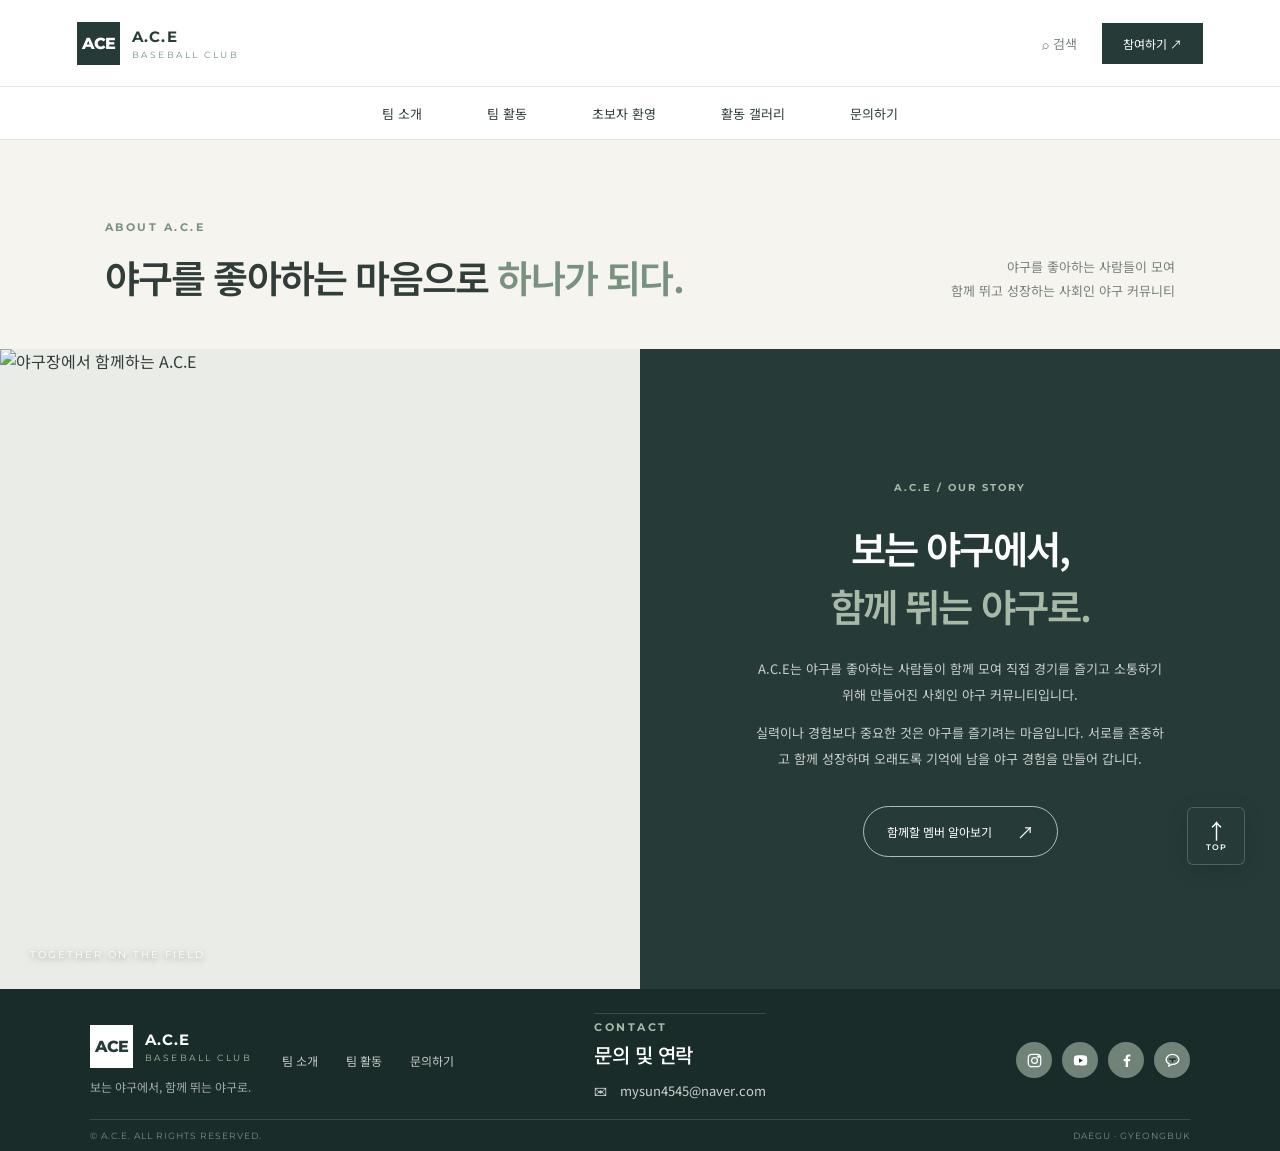
==== commit 87973c63: "26.11.17" ====
--- a/about.html
+++ b/about.html
@@ -5,6 +5,10 @@
     <meta name="viewport" content="width=device-width, initial-scale=1.0" />
     <title>팀 소개 | A.C.E</title>
 
+    <link
+      rel="stylesheet"
+      href="https://unpkg.com/aos@2.3.4/dist/aos.css"
+    />
     <link rel="stylesheet" href="style.css" />
 
     <link rel="preconnect" href="https://fonts.googleapis.com" />
@@ -80,7 +84,7 @@
     <main>
       <!-- 팀 소개 -->
       <section class="section mates-editorial-section" id="about">
-        <div class="section-heading">
+        <div class="section-heading" data-aos="fade-down">
           <div>
             <p class="eyebrow">ABOUT A.C.E</p>
             <h2>야구를 좋아하는 마음으로 <span>하나가 되다.</span></h2>
@@ -94,7 +98,7 @@
 
         <div class="mates-mosaic">
           <!-- 하단 왼쪽 이미지 -->
-          <div class="mosaic-feature-image">
+          <div class="mosaic-feature-image" data-aos="fade-up">
             <img
               src="https://images.unsplash.com/photo-1721833542613-2b9534c745e2?auto=format&fit=crop&w=1400&q=85"
               alt="야구장에서 함께하는 A.C.E"
@@ -105,7 +109,7 @@
           </div>
 
           <!-- 하단 오른쪽 소개 영역 -->
-          <div class="mosaic-story">
+          <div class="mosaic-story" data-aos="fade-up" data-aos-delay="150">
             <span class="number">A.C.E / OUR STORY</span>
 
             <h3>
@@ -133,7 +137,7 @@
     </main>
 
     <!-- 푸터 -->
-    <footer class="footer">
+    <footer class="footer" data-aos="fade-up">
       <div class="footer-inner">
         <div class="footer-brand">
           <a href="index.html" class="logo footer-logo">
@@ -212,5 +216,14 @@
       <span>↑</span>
       <small>TOP</small>
     </a>
+    <script src="https://unpkg.com/aos@2.3.4/dist/aos.js"></script>
+    <script>
+      AOS.init({
+        duration: 800,
+        offset: 80,
+        once: true,
+        disable: window.matchMedia("(prefers-reduced-motion: reduce)").matches,
+      });
+    </script>
   </body>
 </html>
--- a/style.css
+++ b/style.css
@@ -340,16 +340,26 @@
   min-height: 690px;
   height: min(760px, 78vw);
   position: relative;
+  overflow: hidden;
+  background: var(--forest-dark);
+}
+
+.hero .swiper-wrapper,
+.beginner-section .swiper-wrapper {
+  height: 100%;
+}
+
+.hero .swiper-slide,
+.beginner-section .swiper-slide {
+  position: relative;
   display: flex;
   align-items: center;
   overflow: hidden;
-  background: var(--forest-dark);
 }
 
 .hero-bg {
   position: absolute;
   inset: 0;
-  background-image: url("https://images.unsplash.com/photo-1449356669056-f1c1e6e56b0f?auto=format&fit=crop&w=2000&q=90");
   background-size: cover;
   background-position: center 48%;
   transform: scale(1.02);
@@ -409,6 +419,7 @@
 
 .hero-bottom {
   position: absolute;
+  z-index: 3;
   bottom: 27px;
   left: 7%;
   right: 7%;
@@ -417,6 +428,43 @@
   color: rgba(255, 255, 255, 0.65);
   font-size: 9px;
   letter-spacing: 2px;
+}
+
+.hero-swiper .swiper-pagination,
+.beginner-swiper .swiper-pagination {
+  z-index: 3;
+}
+
+.hero-swiper .swiper-pagination {
+  bottom: 52px;
+}
+
+.hero-swiper .swiper-pagination-bullet,
+.beginner-swiper .swiper-pagination-bullet {
+  width: 8px;
+  height: 8px;
+  background: var(--white);
+  opacity: 0.55;
+}
+
+.hero-swiper .swiper-pagination-bullet-active,
+.beginner-swiper .swiper-pagination-bullet-active {
+  opacity: 1;
+}
+
+.hero-swiper .swiper-button-prev,
+.hero-swiper .swiper-button-next,
+.beginner-swiper .swiper-button-prev,
+.beginner-swiper .swiper-button-next {
+  z-index: 3;
+  color: var(--white);
+}
+
+.hero-swiper .swiper-button-prev::after,
+.hero-swiper .swiper-button-next::after,
+.beginner-swiper .swiper-button-prev::after,
+.beginner-swiper .swiper-button-next::after {
+  font-size: 24px;
 }
 
 /* INTRO */
@@ -612,9 +660,8 @@
 
 .beginner-section {
   min-height: 570px;
+  height: 570px;
   position: relative;
-  display: flex;
-  align-items: center;
   overflow: hidden;
   background: var(--forest-dark);
 }
@@ -631,6 +678,7 @@
 .beginner-overlay {
   position: absolute;
   inset: 0;
+  z-index: 1;
   background: linear-gradient(
     90deg,
     rgba(21, 43, 36, 0.9),
@@ -854,7 +902,7 @@
 /* FOOTER */
 
 .footer {
-  padding: 55px 7% 20px;
+  padding: 24px 7% 10px;
   background: var(--forest-dark);
   color: white;
 }
@@ -866,7 +914,7 @@
   justify-content: space-between;
   align-items: center;
   gap: 30px;
-  padding-bottom: 45px;
+  padding-bottom: 12px;
 }
 
 .footer-logo .logo-mark {
@@ -883,7 +931,7 @@
 }
 
 .footer-brand > p {
-  margin-top: 17px;
+  margin-top: 10px;
   color: rgba(255, 255, 255, 0.6);
   font-size: 12px;
 }
@@ -905,7 +953,7 @@
 .footer-bottom {
   max-width: 1250px;
   margin: auto;
-  padding-top: 20px;
+  padding-top: 10px;
   border-top: 1px solid rgba(255, 255, 255, 0.15);
   display: flex;
   justify-content: space-between;
@@ -1179,6 +1227,7 @@
 
   .beginner-section {
     min-height: 540px;
+    height: 540px;
   }
 
   .beginner-content {
@@ -1247,13 +1296,13 @@
   }
 
   .footer {
-    padding: 45px 7% 20px;
+    padding: 22px 7% 10px;
   }
 
   .footer-inner {
     align-items: flex-start;
     flex-direction: column;
-    gap: 30px;
+    gap: 20px;
   }
 
   .footer-links {
@@ -1683,17 +1732,17 @@
 .footer-contact {
   max-width: 1250px;
   margin: 0 auto;
-  padding: 30px 0 35px;
+  padding: 6px 0;
   border-top: 1px solid rgba(255, 255, 255, 0.15);
 }
 
 .footer-contact .eyebrow {
-  margin-bottom: 9px;
+  margin-bottom: 6px;
   color: var(--sage-light);
 }
 
 .footer-contact h3 {
-  margin-bottom: 14px;
+  margin-bottom: 8px;
   color: var(--white);
   font-size: 20px;
   font-weight: 500;
@@ -2099,8 +2148,28 @@
   background: var(--sage);
 }
 
+.contact-submit:disabled {
+  opacity: 0.65;
+  cursor: wait;
+}
+
 .contact-submit span {
   font-size: 17px;
+}
+
+.contact-form-status {
+  min-height: 1.5em;
+  margin-top: 10px;
+  font-size: 12px;
+  line-height: 1.5;
+}
+
+.contact-form-status[data-state="success"] {
+  color: var(--forest-soft);
+}
+
+.contact-form-status[data-state="error"] {
+  color: #b42318;
 }
 
 /* TABLET */
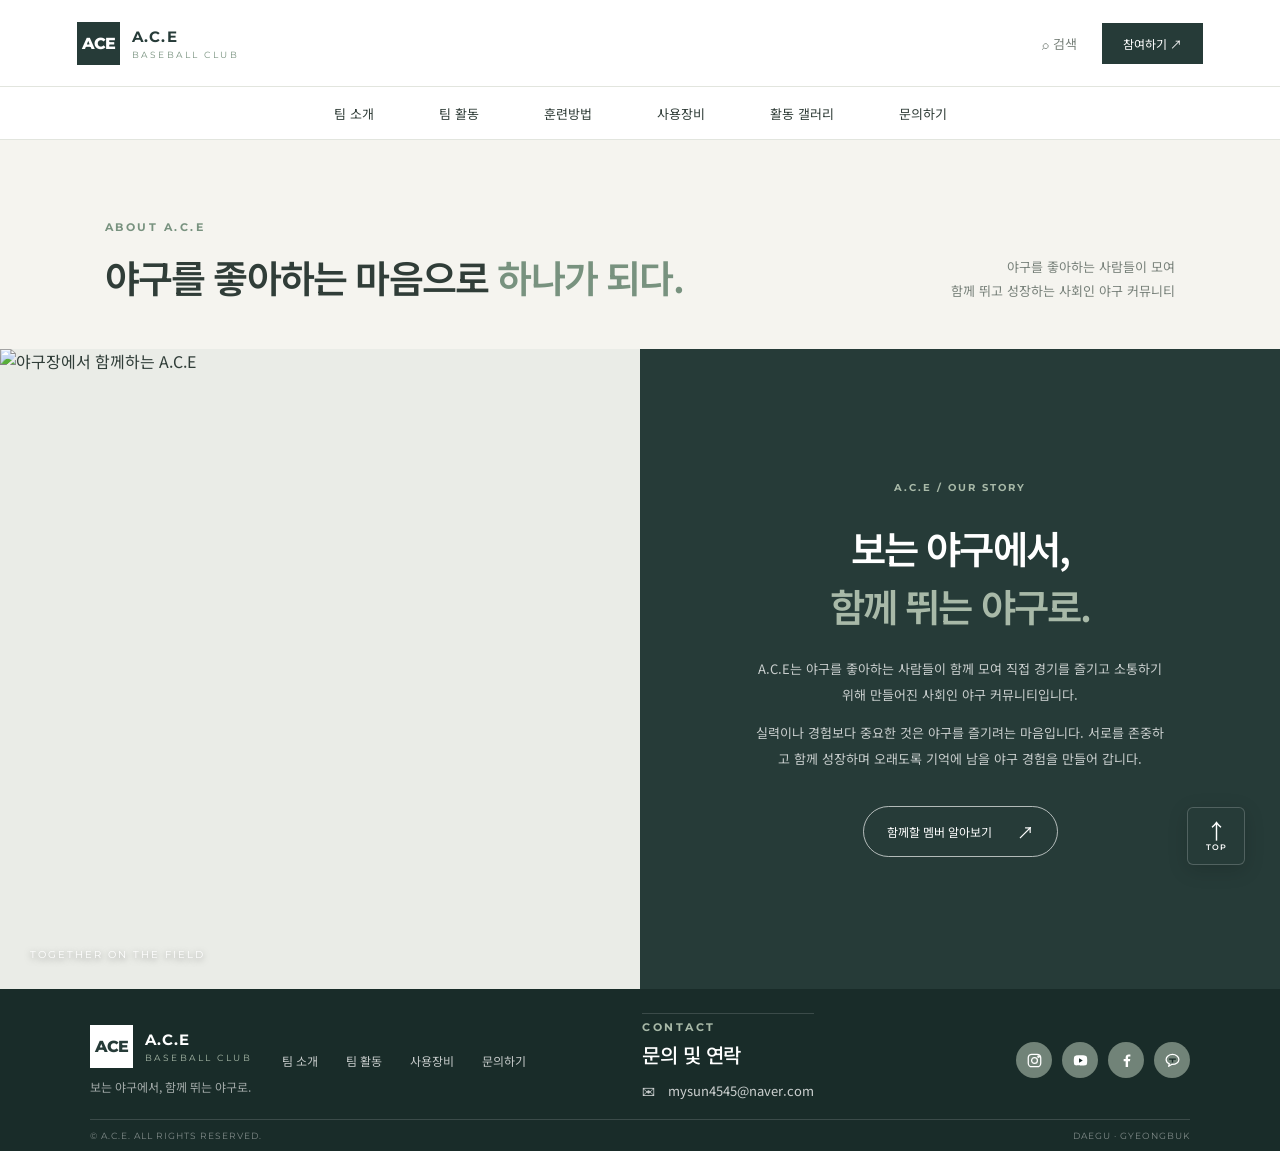
==== commit 6ec01d09: "26.11.18" ====
--- a/about.html
+++ b/about.html
@@ -49,7 +49,8 @@
         <div class="nav-inner">
           <a href="about.html" aria-current="page">팀 소개</a>
           <a href="activities.html">팀 활동</a>
-          <a href="beginner.html">초보자 환영</a>
+          <a href="training.html">훈련방법</a>
+          <a href="equipment.html">사용장비</a>
           <a href="gallery.html">활동 갤러리</a>
           <a href="contact.html">문의하기</a>
         </div>
@@ -75,9 +76,10 @@
       <div class="mobile-nav">
         <a href="about.html" aria-current="page">팀 소개 <span>01</span></a>
         <a href="activities.html">팀 활동 <span>02</span></a>
-        <a href="beginner.html">초보자 환영 <span>03</span></a>
-        <a href="gallery.html">활동 갤러리 <span>04</span></a>
-        <a href="contact.html">문의하기 <span>05</span></a>
+        <a href="training.html">훈련방법 <span>03</span></a>
+        <a href="equipment.html">사용장비 <span>04</span></a>
+        <a href="gallery.html">활동 갤러리 <span>05</span></a>
+        <a href="contact.html">문의하기 <span>06</span></a>
       </div>
     </header>
 
@@ -154,6 +156,7 @@
         <div class="footer-links">
           <a href="about.html">팀 소개</a>
           <a href="activities.html">팀 활동</a>
+          <a href="equipment.html">사용장비</a>
           <a href="contact.html">문의하기</a>
         </div>
 
--- a/style.css
+++ b/style.css
@@ -28,6 +28,15 @@
   color: var(--text);
   background: var(--white);
   overflow-x: hidden;
+}
+
+@media (pointer: fine) {
+  body {
+    cursor:
+      url("data:image/svg+xml,%3Csvg xmlns='http://www.w3.org/2000/svg' width='32' height='32' viewBox='0 0 32 32'%3E%3Ccircle cx='16' cy='16' r='13' fill='%23fff' stroke='%23d9ddd7' stroke-width='1.5'/%3E%3Cpath d='M8 5.7c5.8 4.7 5.8 15.9 0 20.6M24 5.7c-5.8 4.7-5.8 15.9 0 20.6' fill='none' stroke='%23c74e4e' stroke-width='1.5'/%3E%3Cpath d='m9.8 9.2 1.7-1.1m.4 4.4 1.9-.5m.3 4.5 2-.1m-6.3 4 1.8.8m4.4-14.4 1.9.5m.4 4.3 1.8 1.1m.1 4.3 1.7 1.3m-6.2 1.5 1.8 1' stroke='%23c74e4e' stroke-width='1.3' stroke-linecap='round'/%3E%3C/svg%3E")
+        16 16,
+      auto;
+  }
 }
 
 a {
@@ -2541,6 +2550,265 @@
   margin-bottom: 0 !important;
 }
 
+/* TRAINING GUIDE */
+
+.training-section {
+  max-width: none;
+  padding: 85px 7% 100px;
+  background: var(--cream);
+}
+
+.training-section > .section-heading,
+.training-grid,
+.training-safety {
+  max-width: 1120px;
+  margin-left: auto;
+  margin-right: auto;
+}
+
+.training-section .section-heading {
+  align-items: flex-end;
+  margin-bottom: 42px;
+}
+
+.training-section .section-heading h1 {
+  margin-top: 15px;
+  font-size: clamp(30px, 3.5vw, 44px);
+  font-weight: 600;
+  line-height: 1.45;
+  letter-spacing: -1.8px;
+}
+
+.training-section .section-heading h1 span {
+  color: var(--sage);
+}
+
+.training-grid {
+  display: grid;
+  grid-template-columns: repeat(2, minmax(0, 1fr));
+  gap: 18px;
+}
+
+.training-card {
+  overflow: hidden;
+  border: 1px solid var(--line);
+  border-radius: 4px;
+  background: var(--white);
+  box-shadow: 0 10px 28px rgba(25, 44, 41, 0.06);
+}
+
+.training-card-image {
+  position: relative;
+  height: 190px;
+  overflow: hidden;
+  background: var(--forest);
+}
+
+.training-card-image::after {
+  content: "";
+  position: absolute;
+  inset: 35% 0 0;
+  background: linear-gradient(transparent, rgba(20, 35, 31, 0.72));
+}
+
+.training-card-image img {
+  transition: transform 0.6s ease;
+}
+
+.training-card:hover .training-card-image img {
+  transform: scale(1.04);
+}
+
+.training-number {
+  position: absolute;
+  z-index: 1;
+  left: 22px;
+  bottom: 17px;
+  font-family: "Montserrat", sans-serif;
+  font-size: 10px;
+  font-weight: 700;
+  letter-spacing: 1.8px;
+  color: var(--white);
+}
+
+.training-card-content {
+  padding: 27px 30px 30px;
+}
+
+.training-card h2 {
+  margin: 0 0 10px;
+  color: var(--forest);
+  font-size: 22px;
+  letter-spacing: -0.8px;
+}
+
+.training-intro,
+.training-card li {
+  color: var(--muted);
+  font-size: 13px;
+  line-height: 1.9;
+}
+
+.training-card ul {
+  display: grid;
+  gap: 8px;
+  margin-top: 18px;
+  padding-left: 18px;
+}
+
+.training-card li strong {
+  color: var(--text);
+}
+
+.training-video {
+  display: flex;
+  flex-direction: column;
+  gap: 5px;
+  margin-top: 20px;
+  padding: 15px 17px;
+  border-left: 3px solid var(--sage);
+  background: rgba(120, 146, 127, 0.1);
+  transition: background 0.2s;
+}
+
+.training-video:hover {
+  background: rgba(120, 146, 127, 0.18);
+}
+
+.training-video-label,
+.training-video > span:last-child {
+  color: var(--muted);
+  font-size: 11px;
+}
+
+.training-video-label {
+  color: var(--sage);
+  font-family: "Montserrat", sans-serif;
+  font-weight: 700;
+  letter-spacing: 1px;
+}
+
+.training-video strong {
+  color: var(--forest);
+  font-size: 13px;
+}
+
+.training-cycle {
+  display: flex;
+  align-items: center;
+  justify-content: space-between;
+  gap: 8px;
+  margin: 22px 0;
+  color: var(--sage);
+  font-size: 12px;
+  font-weight: 600;
+}
+
+.training-cycle span:nth-child(odd) {
+  padding: 11px 12px;
+  border-radius: 3px;
+  background: var(--cream);
+}
+
+.training-plan {
+  padding-top: 18px;
+  border-top: 1px solid var(--line);
+}
+
+.training-plan h3 {
+  margin-bottom: 7px;
+  color: var(--forest);
+  font-size: 15px;
+}
+
+.training-plan p {
+  margin-bottom: 15px;
+  color: var(--muted);
+  font-size: 12px;
+  line-height: 1.8;
+}
+
+.training-resource {
+  display: inline-block;
+  margin: 0 14px 14px 0;
+  color: var(--sage);
+  font-size: 12px;
+  text-decoration: underline;
+  text-underline-offset: 3px;
+}
+
+.button-outline-dark {
+  min-height: 42px;
+  padding: 0 17px;
+  border: 1px solid var(--forest);
+  color: var(--forest);
+}
+
+.button-outline-dark:hover {
+  color: var(--white);
+  background: var(--forest);
+}
+
+.training-safety {
+  margin-top: 22px;
+  color: var(--muted);
+  font-size: 11px;
+  line-height: 1.8;
+}
+
+@media (max-width: 650px) {
+  .training-section {
+    padding: 65px 6% 75px;
+  }
+
+  .training-section .section-heading {
+    align-items: flex-start;
+    flex-direction: column;
+    gap: 12px;
+    margin-bottom: 28px;
+  }
+
+  .training-section .section-heading h1 {
+    font-size: 29px;
+  }
+
+  .training-section .section-heading-side {
+    text-align: left;
+  }
+
+  .training-grid {
+    grid-template-columns: 1fr;
+    gap: 12px;
+  }
+
+  .training-card-image {
+    height: 165px;
+  }
+
+  .training-number {
+    left: 18px;
+    bottom: 14px;
+    font-size: 9px;
+  }
+
+  .training-card-content {
+    padding: 23px 20px 25px;
+  }
+
+  .training-card h2 {
+    font-size: 20px;
+  }
+
+  .training-cycle {
+    gap: 5px;
+    font-size: 10px;
+  }
+
+  .training-cycle span:nth-child(odd) {
+    padding: 10px 8px;
+  }
+}
+
 /* 전환 배너와 위쪽 영역 사이의 간격 제거 */
 .mates-transition {
   margin-top: 0 !important;
